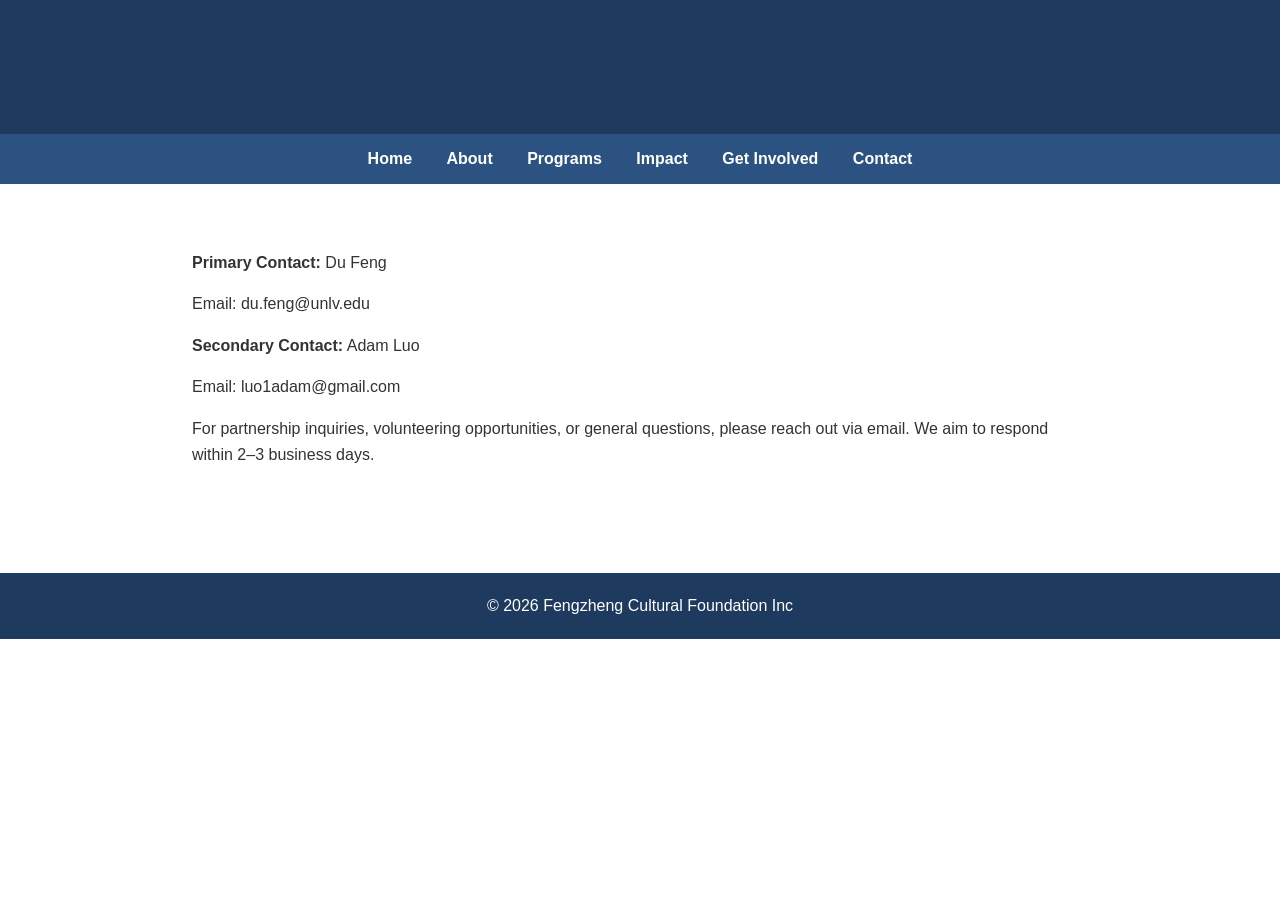
==== contact.html @ 8af9f071 "inital commit" ====
<!DOCTYPE html>
<html>
<head>
<title>Contact</title>
<link rel="stylesheet" href="styles.css">
</head>
<body>

<header><h1>Contact</h1></header>

<nav>
<a href="index.html">Home</a>
<a href="about.html">About</a>
<a href="programs.html">Programs</a>
<a href="impact.html">Impact</a>
<a href="get-involved.html">Get Involved</a>
<a href="contact.html">Contact</a>
</nav>

<div class="container">
<p><strong>Primary Contact:</strong> Du Feng</p>
<p>Email: du.feng@unlv.edu</p>

<p><strong>Secondary Contact:</strong> Adam Luo</p>
<p>Email: luo1adam@gmail.com</p>

<p>For partnership inquiries, volunteering opportunities, or general questions, please reach out via email. We aim to respond within 2–3 business days.</p>
</div>

<footer>© 2026 Fengzheng Cultural Foundation Inc</footer>

</body>
</html>
---- styles.css ----
body {
  font-family: Arial, sans-serif;
  margin: 0;
  line-height: 1.6;
  color: #333;
}

header {
  background: #1f3a5f;
  color: white;
  padding: 20px;
  text-align: center;
}

nav {
  background: #2c5282;
  padding: 12px;
  text-align: center;
}

nav a {
  color: white;
  margin: 0 15px;
  text-decoration: none;
  font-weight: bold;
}

nav a:hover {
  text-decoration: underline;
}

.hero {
  background: url('images/hero.jpg') center/cover no-repeat;
  height: 420px;
  display: flex;
  align-items: center;
  justify-content: center;
  color: white;
  font-size: 36px;
  font-weight: bold;
  text-shadow: 2px 2px 6px rgba(0,0,0,0.6);
}

.container {
  padding: 50px 15%;
}

h1, h2 {
  color: #1f3a5f;
}

img {
  width: 100%;
  border-radius: 8px;
  margin: 20px 0;
}

footer {
  background: #1f3a5f;
  color: white;
  text-align: center;
  padding: 20px;
  margin-top: 40px;
}
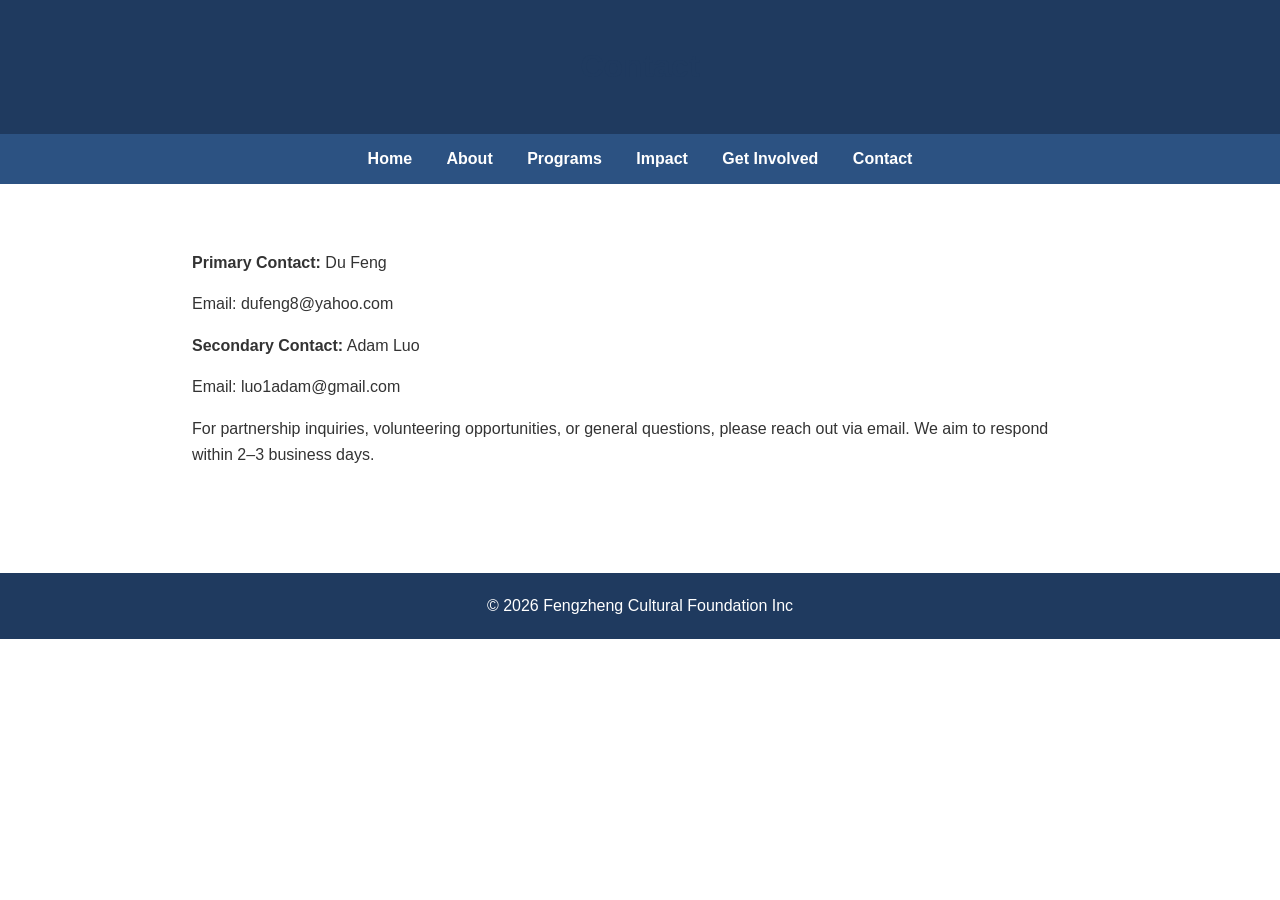
==== commit 4bf73371: "your descriptive message here" ====
--- a/contact.html
+++ b/contact.html
@@ -19,7 +19,7 @@
 
 <div class="container">
 <p><strong>Primary Contact:</strong> Du Feng</p>
-<p>Email: du.feng@unlv.edu</p>
+<p>Email: dufeng8@yahoo.com</p>
 
 <p><strong>Secondary Contact:</strong> Adam Luo</p>
 <p>Email: luo1adam@gmail.com</p>
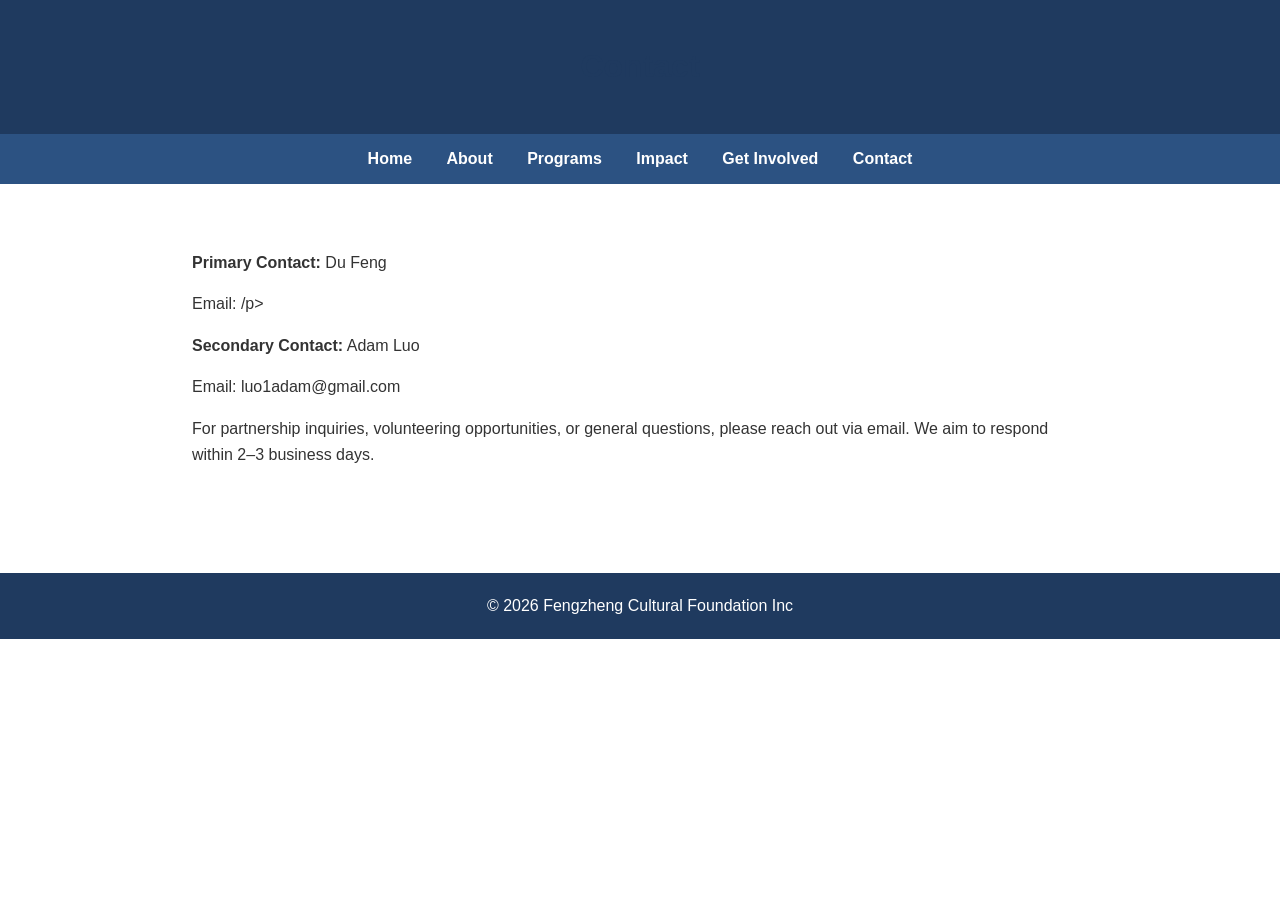
==== commit ef212db6: "asdasd" ====
--- a/contact.html
+++ b/contact.html
@@ -19,7 +19,7 @@
 
 <div class="container">
 <p><strong>Primary Contact:</strong> Du Feng</p>
-<p>Email: dufeng8@yahoo.com</p>
+<p>Email: /p>
 
 <p><strong>Secondary Contact:</strong> Adam Luo</p>
 <p>Email: luo1adam@gmail.com</p>
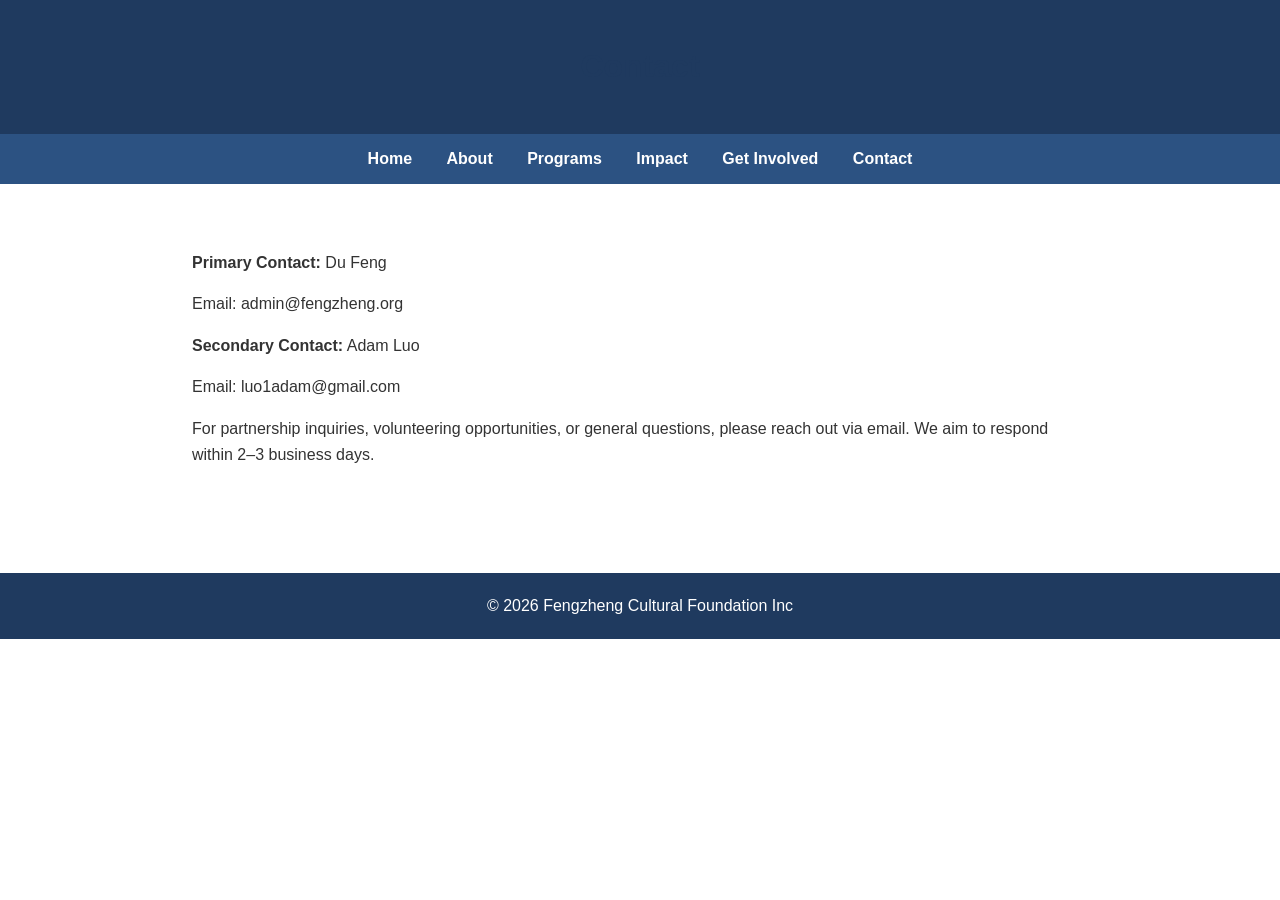
==== commit bd7bf9c9: "dadssad" ====
--- a/contact.html
+++ b/contact.html
@@ -19,7 +19,7 @@
 
 <div class="container">
 <p><strong>Primary Contact:</strong> Du Feng</p>
-<p>Email: /p>
+<p>Email: admin@fengzheng.org </p>
 
 <p><strong>Secondary Contact:</strong> Adam Luo</p>
 <p>Email: luo1adam@gmail.com</p>
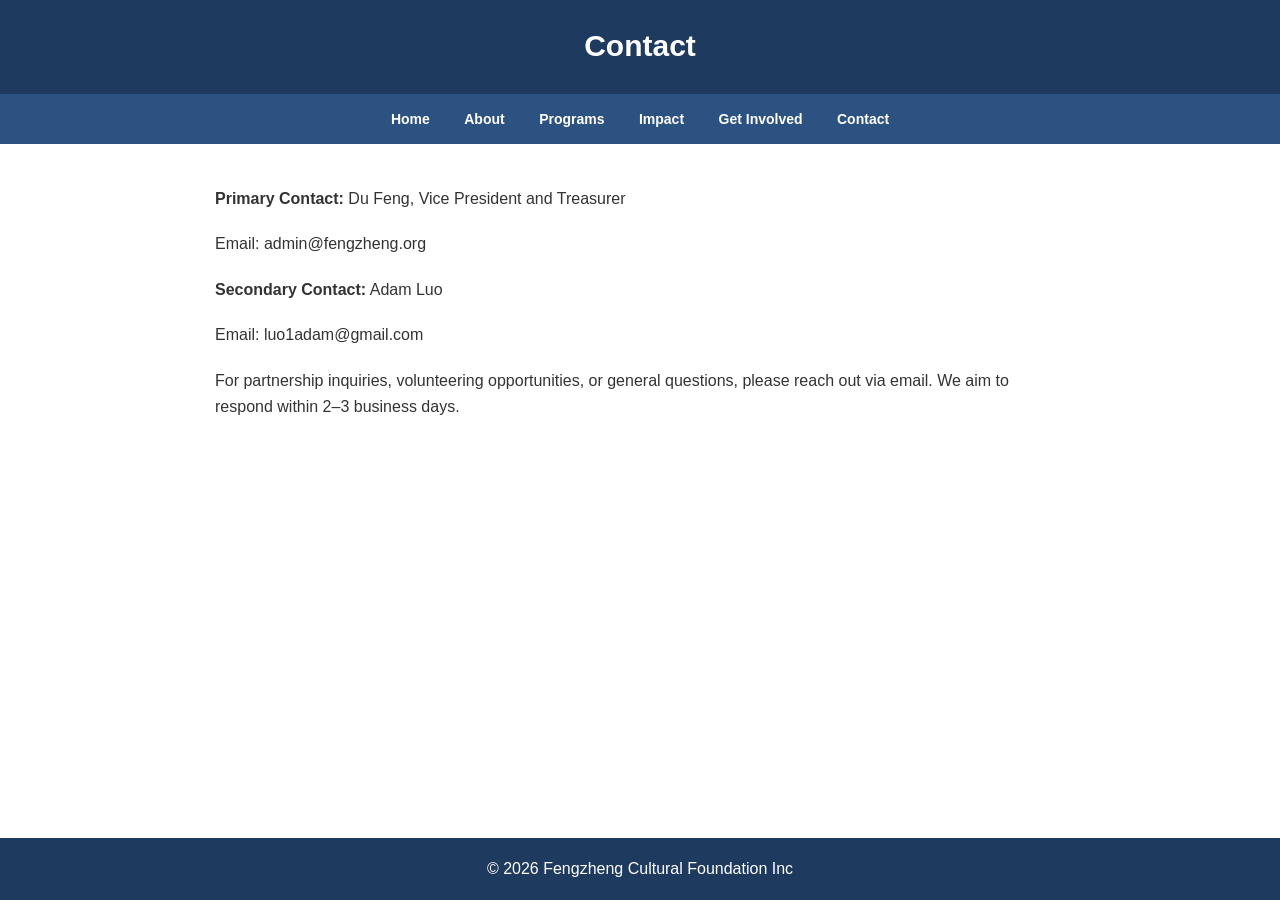
==== commit 086c6103: "dasasdsa" ====
--- a/contact.html
+++ b/contact.html
@@ -18,7 +18,7 @@
 </nav>
 
 <div class="container">
-<p><strong>Primary Contact:</strong> Du Feng</p>
+<p><strong>Primary Contact:</strong> Du Feng, Vice President and Treasurer</p>
 <p>Email: admin@fengzheng.org </p>
 
 <p><strong>Secondary Contact:</strong> Adam Luo</p>
--- a/styles.css
+++ b/styles.css
@@ -1,20 +1,45 @@
+* {
+  box-sizing: border-box;
+}
+
+html {
+  min-height: 100%;
+  overflow-y: auto;
+}
+
 body {
+  min-height: 100vh;
+  margin: 0;
+  padding: 0;
   font-family: Arial, sans-serif;
-  margin: 0;
   line-height: 1.6;
   color: #333;
+  background: #ffffff;
+  display: flex;
+  flex-direction: column;
 }
 
 header {
   background: #1f3a5f;
   color: white;
-  padding: 20px;
+  padding: 22px 20px 18px;
   text-align: center;
+}
+
+header h1 {
+  color: white;
+  margin: 0 0 6px;
+  font-size: 30px;
+}
+
+header p {
+  margin: 0;
+  font-size: 14px;
 }
 
 nav {
   background: #2c5282;
-  padding: 12px;
+  padding: 12px 20px;
   text-align: center;
 }
 
@@ -23,6 +48,7 @@
   margin: 0 15px;
   text-decoration: none;
   font-weight: bold;
+  font-size: 14px;
 }
 
 nav a:hover {
@@ -30,35 +56,74 @@
 }
 
 .hero {
-  background: url('images/hero.jpg') center/cover no-repeat;
-  height: 420px;
+  min-height: 360px;
+  background:
+    linear-gradient(rgba(0, 0, 0, 0.45), rgba(0, 0, 0, 0.45)),
+    url("images/community.jpg") center 25% / cover no-repeat;
   display: flex;
   align-items: center;
   justify-content: center;
+  padding: 45px 20px;
+  text-align: center;
   color: white;
-  font-size: 36px;
+}
+
+.hero {
+  font-size: clamp(32px, 4vw, 52px);
+  line-height: 1.15;
   font-weight: bold;
-  text-shadow: 2px 2px 6px rgba(0,0,0,0.6);
+  text-shadow: 2px 2px 8px rgba(0, 0, 0, 0.7);
+}
+
+.hero h1,
+.hero h2 {
+  color: white;
+  max-width: 1000px;
+  margin: 0;
+  font-size: clamp(32px, 4vw, 52px);
+  line-height: 1.15;
 }
 
 .container {
-  padding: 50px 15%;
+  width: min(850px, 90%);
+  margin: 0 auto;
+  padding: 42px 0 48px;
+  flex: 1;
 }
 
-h1, h2 {
+h1,
+h2 {
   color: #1f3a5f;
+}
+
+h2 {
+  margin-top: 0;
+  margin-bottom: 12px;
+  font-size: 24px;
+}
+
+p {
+  margin-top: 0;
+  margin-bottom: 20px;
+  font-size: 16px;
 }
 
 img {
   width: 100%;
   border-radius: 8px;
   margin: 20px 0;
+  display: block;
 }
 
 footer {
   background: #1f3a5f;
   color: white;
   text-align: center;
-  padding: 20px;
-  margin-top: 40px;
+  padding: 18px 20px;
+  margin-top: auto;
+}
+
+footer p {
+  margin: 0;
+  font-size: 14px;
 }
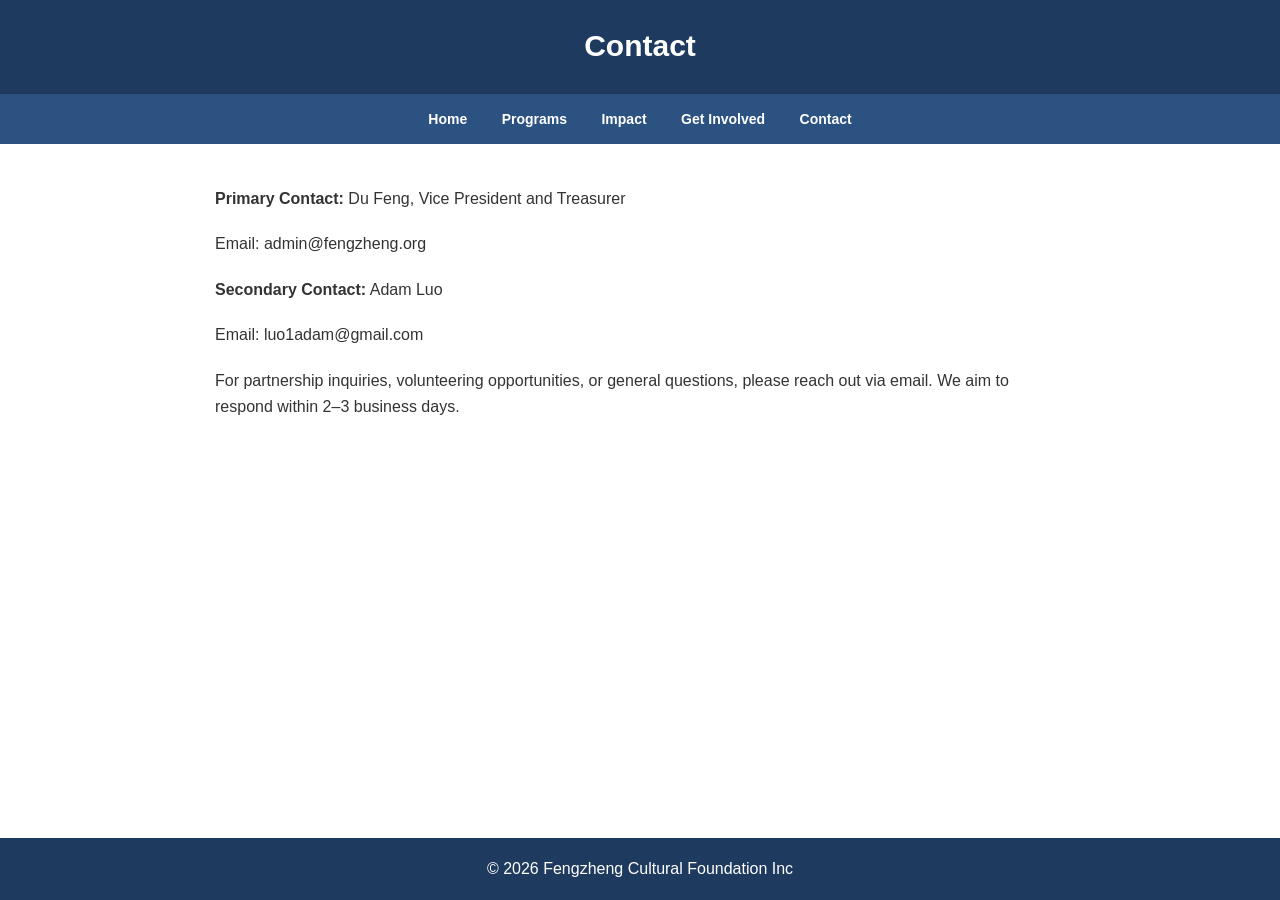
==== commit 239f361b: "dsasad" ====
--- a/contact.html
+++ b/contact.html
@@ -10,7 +10,6 @@
 
 <nav>
 <a href="index.html">Home</a>
-<a href="about.html">About</a>
 <a href="programs.html">Programs</a>
 <a href="impact.html">Impact</a>
 <a href="get-involved.html">Get Involved</a>
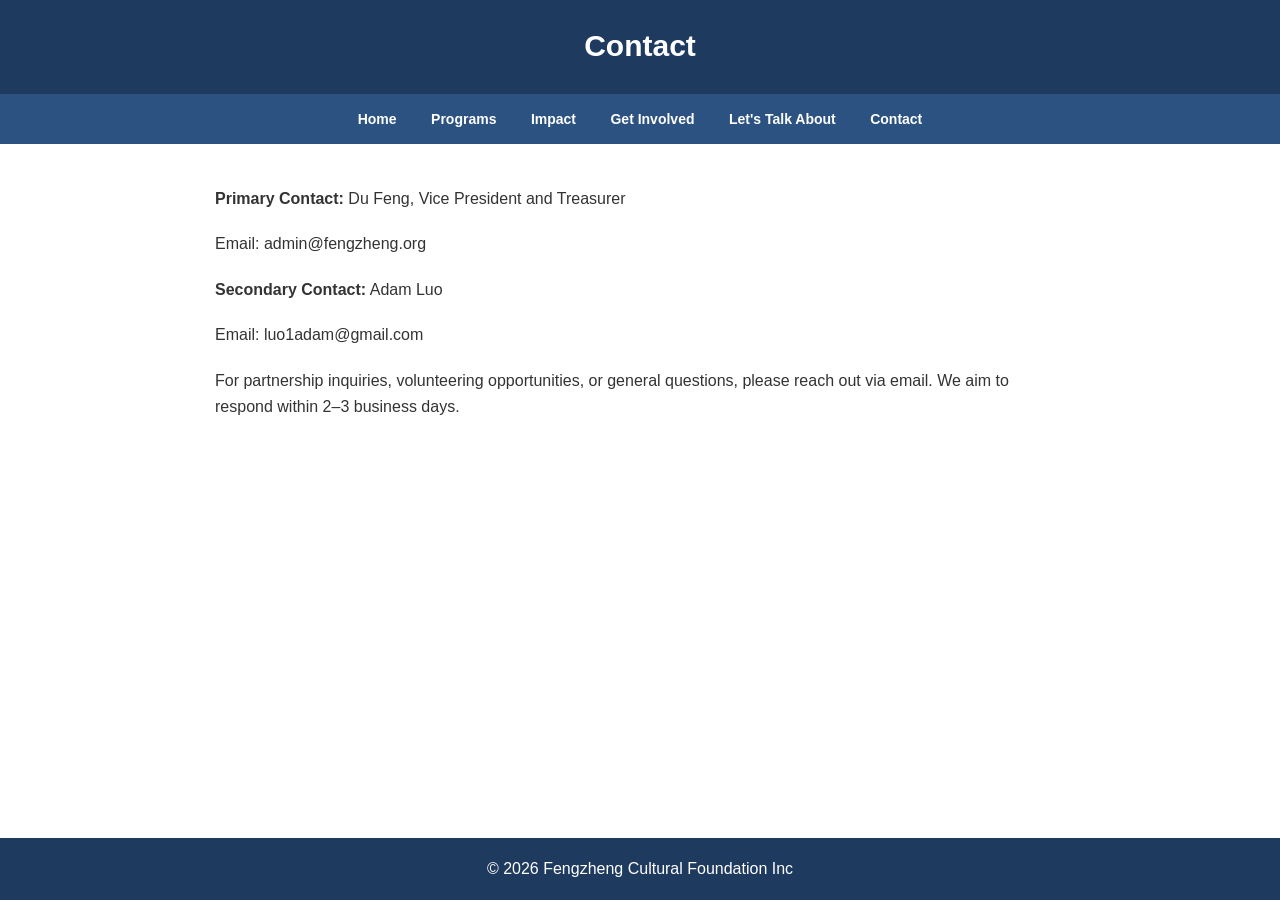
==== commit ab61b448: "dxsda" ====
--- a/contact.html
+++ b/contact.html
@@ -13,6 +13,7 @@
 <a href="programs.html">Programs</a>
 <a href="impact.html">Impact</a>
 <a href="get-involved.html">Get Involved</a>
+<a href="lets-talk-about.html">Let's Talk About</a>
 <a href="contact.html">Contact</a>
 </nav>
 
--- a/styles.css
+++ b/styles.css
@@ -126,4 +126,32 @@
 footer p {
   margin: 0;
   font-size: 14px;
-}+}
+.button-link {
+  display: inline-block;
+  background: #2c5282;
+  color: white;
+  padding: 12px 18px;
+  border-radius: 6px;
+  text-decoration: none;
+  font-weight: bold;
+}
+
+.button-link:hover {
+  background: #1f3a5f;
+  text-decoration: none;
+}
+.presentation-box {
+  width: 100%;
+  margin: 25px 0;
+  border: 1px solid #ddd;
+  border-radius: 8px;
+  overflow: hidden;
+  background: #f7f7f7;
+}
+
+.presentation-box iframe {
+  display: block;
+  width: 100%;
+  min-height: 520px;
+}
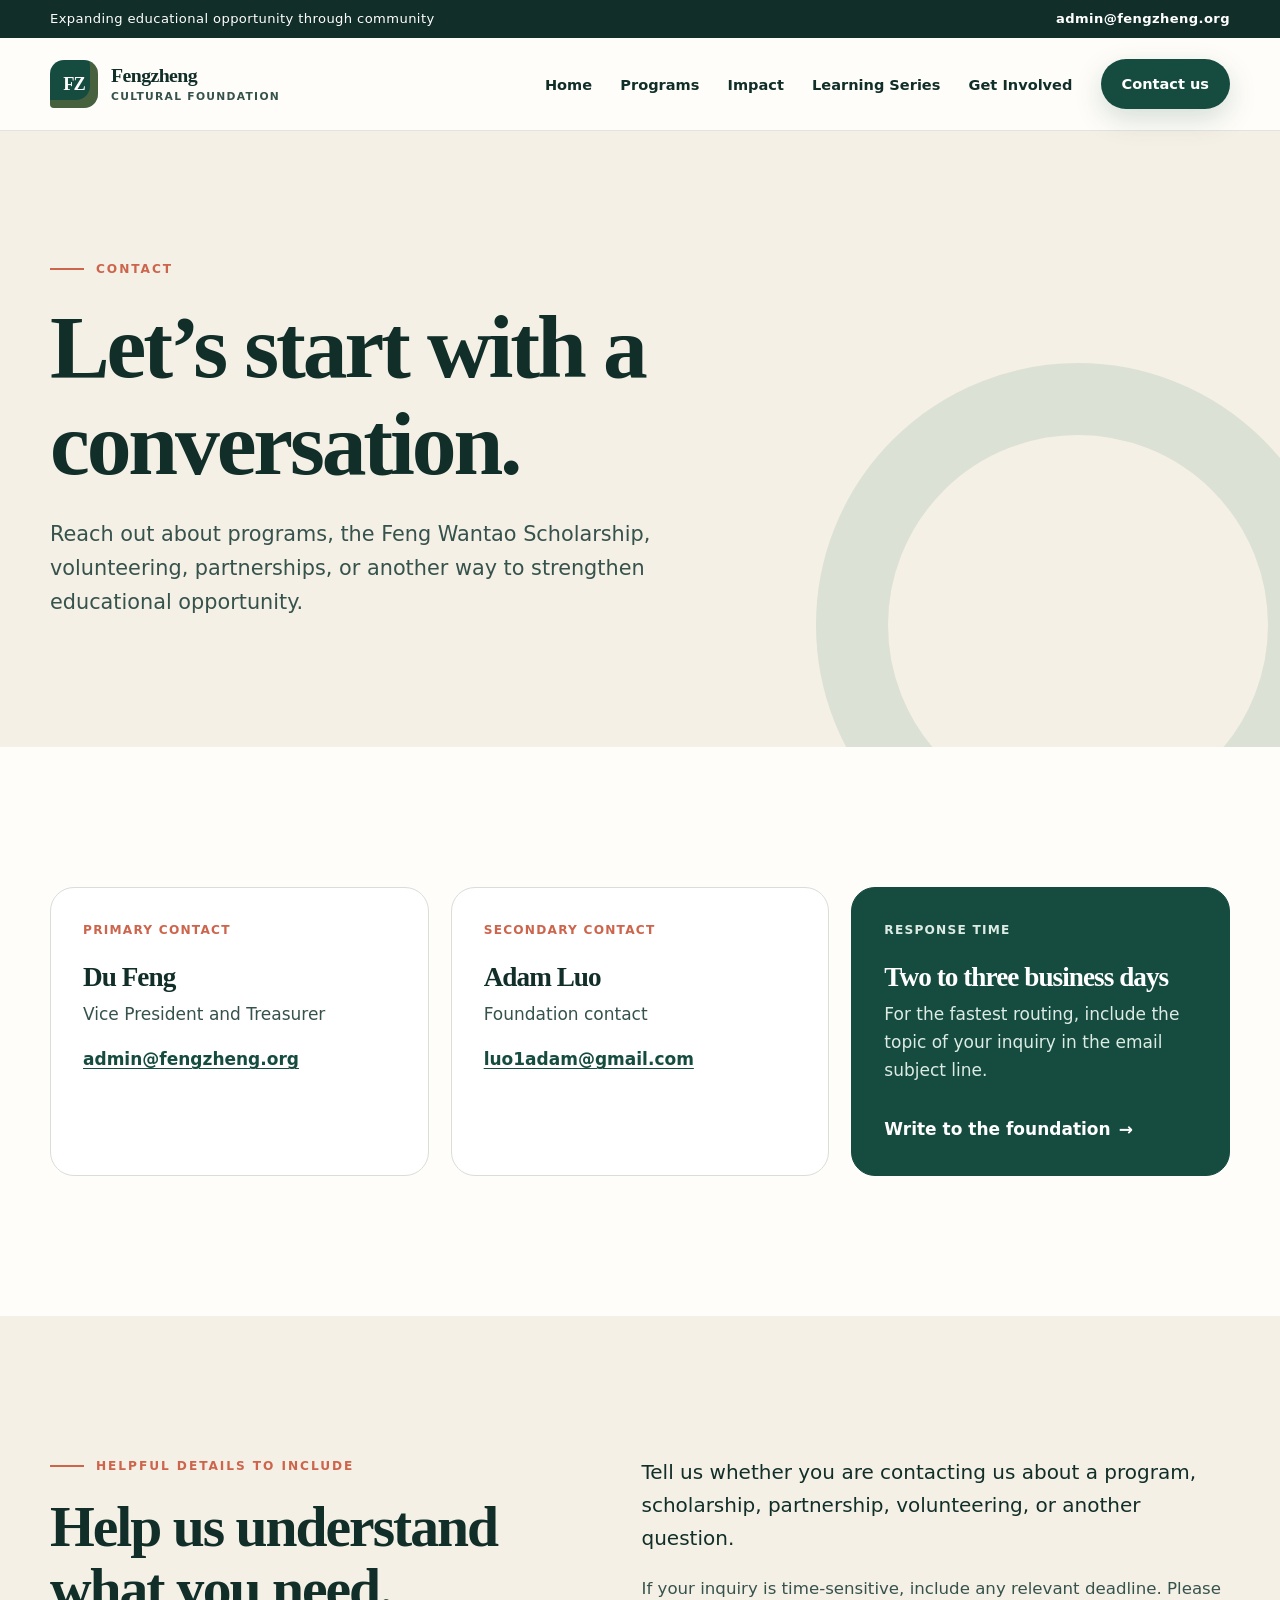
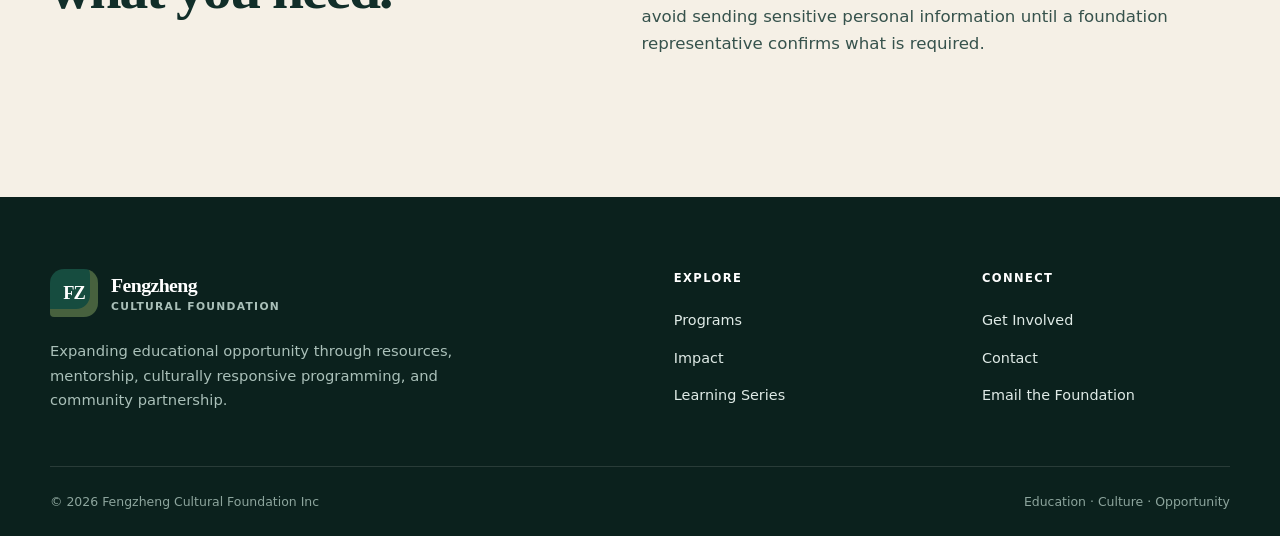
==== commit e3149bff: "Rebuild nonprofit website experience Launch the new responsive, accessible, trust-centered website a" ====
--- a/contact.html
+++ b/contact.html
@@ -1,33 +1,43 @@
-<!DOCTYPE html>
-<html>
+<!doctype html>
+<html lang="en">
 <head>
-<title>Contact</title>
-<link rel="stylesheet" href="styles.css">
+  <meta charset="utf-8">
+  <meta name="viewport" content="width=device-width, initial-scale=1">
+  <meta name="description" content="Contact Fengzheng Cultural Foundation about programs, scholarships, volunteering, and educational partnerships.">
+  <meta name="theme-color" content="#164c3f">
+  <link rel="canonical" href="https://fengzheng.org/contact.html">
+  <link rel="stylesheet" href="styles.css">
+  <title>Contact | Fengzheng Cultural Foundation</title>
+  <script src="script.js" defer></script>
 </head>
 <body>
+  <a class="skip-link" href="#main-content">Skip to main content</a>
+  <div class="announcement"><div class="wrap"><p>Expanding educational opportunity through community</p><a href="mailto:admin@fengzheng.org">admin@fengzheng.org</a></div></div>
+  <header class="site-header"><nav class="navbar wrap" aria-label="Main navigation">
+    <a class="brand" href="index.html" aria-label="Fengzheng Cultural Foundation home"><span class="brand-mark" aria-hidden="true">FZ</span><span class="brand-copy"><strong>Fengzheng</strong><span>Cultural Foundation</span></span></a>
+    <button class="menu-button" type="button" aria-expanded="false" aria-controls="site-navigation" aria-label="Open navigation" data-menu-button><span class="menu-lines" aria-hidden="true"></span></button>
+    <ul class="nav-links" id="site-navigation" data-navigation><li><a href="index.html">Home</a></li><li><a href="programs.html">Programs</a></li><li><a href="impact.html">Impact</a></li><li><a href="lets-talk-about.html">Learning Series</a></li><li><a href="get-involved.html">Get Involved</a></li><li><a class="nav-cta" href="contact.html" aria-current="page">Contact us</a></li></ul>
+  </nav></header>
 
-<header><h1>Contact</h1></header>
+  <main id="main-content">
+    <section class="page-hero"><div class="wrap"><p class="eyebrow">Contact</p><h1>Let’s start with a conversation.</h1><p>Reach out about programs, the Feng Wantao Scholarship, volunteering, partnerships, or another way to strengthen educational opportunity.</p></div></section>
+    <section class="section"><div class="wrap">
+      <div class="contact-grid">
+        <article class="contact-card reveal"><p class="role">Primary contact</p><h2>Du Feng</h2><p>Vice President and Treasurer</p><a href="mailto:admin@fengzheng.org">admin@fengzheng.org</a></article>
+        <article class="contact-card reveal"><p class="role">Secondary contact</p><h2>Adam Luo</h2><p>Foundation contact</p><a href="mailto:luo1adam@gmail.com">luo1adam@gmail.com</a></article>
+        <article class="contact-card general reveal"><p class="role">Response time</p><h2>Two to three business days</h2><p>For the fastest routing, include the topic of your inquiry in the email subject line.</p><a class="text-link" href="mailto:admin@fengzheng.org?subject=Fengzheng%20Foundation%20Inquiry">Write to the foundation</a></article>
+      </div>
+    </div></section>
+    <section class="section section-cream"><div class="legacy-grid wrap reveal">
+      <div><p class="eyebrow">Helpful details to include</p><h2>Help us understand what you need.</h2></div>
+      <div class="mission-copy"><p>Tell us whether you are contacting us about a program, scholarship, partnership, volunteering, or another question.</p><p>If your inquiry is time-sensitive, include any relevant deadline. Please avoid sending sensitive personal information until a foundation representative confirms what is required.</p></div>
+    </div></section>
+  </main>
 
-<nav>
-<a href="index.html">Home</a>
-<a href="programs.html">Programs</a>
-<a href="impact.html">Impact</a>
-<a href="get-involved.html">Get Involved</a>
-<a href="lets-talk-about.html">Let's Talk About</a>
-<a href="contact.html">Contact</a>
-</nav>
-
-<div class="container">
-<p><strong>Primary Contact:</strong> Du Feng, Vice President and Treasurer</p>
-<p>Email: admin@fengzheng.org </p>
-
-<p><strong>Secondary Contact:</strong> Adam Luo</p>
-<p>Email: luo1adam@gmail.com</p>
-
-<p>For partnership inquiries, volunteering opportunities, or general questions, please reach out via email. We aim to respond within 2–3 business days.</p>
-</div>
-
-<footer>© 2026 Fengzheng Cultural Foundation Inc</footer>
-
+  <footer class="site-footer"><div class="footer-main wrap">
+    <div><a class="brand" href="index.html"><span class="brand-mark" aria-hidden="true">FZ</span><span class="brand-copy"><strong>Fengzheng</strong><span>Cultural Foundation</span></span></a><p class="footer-blurb">Expanding educational opportunity through resources, mentorship, culturally responsive programming, and community partnership.</p></div>
+    <div><strong class="footer-title">Explore</strong><ul class="footer-links"><li><a href="programs.html">Programs</a></li><li><a href="impact.html">Impact</a></li><li><a href="lets-talk-about.html">Learning Series</a></li></ul></div>
+    <div><strong class="footer-title">Connect</strong><ul class="footer-links"><li><a href="get-involved.html">Get Involved</a></li><li><a href="contact.html">Contact</a></li><li><a href="mailto:admin@fengzheng.org">Email the Foundation</a></li></ul></div>
+  </div><div class="footer-bottom wrap"><span>© <span data-year>2026</span> Fengzheng Cultural Foundation Inc</span><span>Education · Culture · Opportunity</span></div></footer>
 </body>
-</html>+</html>
--- a/styles.css
+++ b/styles.css
@@ -1,157 +1,1414 @@
+:root {
+  --ink: #112e29;
+  --ink-soft: #36524c;
+  --forest: #164c3f;
+  --jade: #2f715f;
+  --jade-light: #dcebe4;
+  --cream: #f5f0e6;
+  --paper: #fffdf9;
+  --gold: #e0a23b;
+  --coral: #cd644c;
+  --line: #d9ded8;
+  --white: #ffffff;
+  --shadow: 0 24px 60px rgba(17, 46, 41, 0.12);
+  --radius-sm: 12px;
+  --radius-md: 24px;
+  --radius-lg: 40px;
+  --max: 1180px;
+}
+
 * {
   box-sizing: border-box;
 }
 
 html {
-  min-height: 100%;
-  overflow-y: auto;
+  scroll-behavior: smooth;
 }
 
 body {
-  min-height: 100vh;
+  margin: 0;
+  color: var(--ink);
+  background: var(--paper);
+  font-family: Inter, ui-sans-serif, system-ui, -apple-system, BlinkMacSystemFont, "Segoe UI", sans-serif;
+  font-size: 17px;
+  line-height: 1.65;
+  text-rendering: optimizeLegibility;
+}
+
+body.menu-open {
+  overflow: hidden;
+}
+
+img,
+iframe {
+  display: block;
+  max-width: 100%;
+}
+
+a {
+  color: var(--forest);
+  text-underline-offset: 0.18em;
+  text-decoration-thickness: 0.08em;
+}
+
+a:hover {
+  color: var(--coral);
+}
+
+button,
+a {
+  -webkit-tap-highlight-color: transparent;
+}
+
+:focus-visible {
+  outline: 3px solid var(--gold);
+  outline-offset: 4px;
+}
+
+h1,
+h2,
+h3,
+p,
+ul {
+  margin-top: 0;
+}
+
+h1,
+h2,
+h3 {
+  font-family: Georgia, "Times New Roman", serif;
+  font-weight: 600;
+  line-height: 1.08;
+  letter-spacing: -0.035em;
+}
+
+h1 {
+  max-width: 13ch;
+  margin-bottom: 24px;
+  font-size: clamp(3rem, 7vw, 6.25rem);
+}
+
+h2 {
+  margin-bottom: 20px;
+  font-size: clamp(2.25rem, 4.5vw, 4.25rem);
+}
+
+h3 {
+  margin-bottom: 14px;
+  font-size: clamp(1.45rem, 2.5vw, 2rem);
+}
+
+p:last-child,
+ul:last-child {
+  margin-bottom: 0;
+}
+
+.skip-link {
+  position: fixed;
+  z-index: 1000;
+  top: 12px;
+  left: 12px;
+  padding: 10px 16px;
+  color: var(--white);
+  background: var(--ink);
+  border-radius: 999px;
+  transform: translateY(-160%);
+  transition: transform 160ms ease;
+}
+
+.skip-link:focus {
+  transform: translateY(0);
+}
+
+.wrap {
+  width: min(calc(100% - 40px), var(--max));
+  margin-inline: auto;
+}
+
+.announcement {
+  color: var(--white);
+  background: var(--ink);
+  font-size: 0.82rem;
+  letter-spacing: 0.03em;
+}
+
+.announcement .wrap {
+  display: flex;
+  align-items: center;
+  justify-content: space-between;
+  gap: 24px;
+  min-height: 38px;
+}
+
+.announcement p {
+  margin: 0;
+}
+
+.announcement a {
+  color: var(--white);
+  font-weight: 700;
+  text-decoration: none;
+}
+
+.site-header {
+  position: sticky;
+  z-index: 100;
+  top: 0;
+  border-bottom: 1px solid rgba(17, 46, 41, 0.12);
+  background: rgba(255, 253, 249, 0.94);
+  backdrop-filter: blur(16px);
+}
+
+.navbar {
+  display: flex;
+  min-height: 92px;
+  align-items: center;
+  justify-content: space-between;
+  gap: 28px;
+}
+
+.brand {
+  display: inline-flex;
+  align-items: center;
+  gap: 13px;
+  color: var(--ink);
+  text-decoration: none;
+}
+
+.brand:hover {
+  color: var(--ink);
+}
+
+.brand-mark {
+  display: grid;
+  width: 48px;
+  height: 48px;
+  place-items: center;
+  color: var(--white);
+  background: var(--forest);
+  border-radius: 14px 14px 14px 4px;
+  box-shadow: inset -8px -8px 0 rgba(224, 162, 59, 0.24);
+  font-family: Georgia, "Times New Roman", serif;
+  font-size: 1.15rem;
+  font-weight: 700;
+  letter-spacing: -0.06em;
+}
+
+.brand-copy {
+  display: grid;
+  line-height: 1.05;
+}
+
+.brand-copy strong {
+  font-family: Georgia, "Times New Roman", serif;
+  font-size: 1.24rem;
+  letter-spacing: -0.03em;
+}
+
+.brand-copy span {
+  margin-top: 5px;
+  color: var(--ink-soft);
+  font-size: 0.67rem;
+  font-weight: 750;
+  letter-spacing: 0.12em;
+  text-transform: uppercase;
+}
+
+.nav-links {
+  display: flex;
+  align-items: center;
+  gap: clamp(18px, 2.2vw, 34px);
   margin: 0;
   padding: 0;
-  font-family: Arial, sans-serif;
-  line-height: 1.6;
-  color: #333;
-  background: #ffffff;
+  list-style: none;
+}
+
+.nav-links a {
+  position: relative;
+  color: var(--ink);
+  font-size: 0.91rem;
+  font-weight: 720;
+  text-decoration: none;
+}
+
+.nav-links a:not(.nav-cta)::after {
+  position: absolute;
+  right: 0;
+  bottom: -8px;
+  left: 0;
+  height: 2px;
+  background: var(--coral);
+  content: "";
+  transform: scaleX(0);
+  transition: transform 180ms ease;
+}
+
+.nav-links a:hover::after,
+.nav-links a[aria-current="page"]::after {
+  transform: scaleX(1);
+}
+
+.nav-cta,
+.button {
+  display: inline-flex;
+  min-height: 50px;
+  align-items: center;
+  justify-content: center;
+  gap: 10px;
+  padding: 12px 20px;
+  border: 1px solid transparent;
+  border-radius: 999px;
+  font-size: 0.92rem;
+  font-weight: 780;
+  line-height: 1.2;
+  text-decoration: none;
+  transition: transform 180ms ease, box-shadow 180ms ease, background-color 180ms ease;
+}
+
+.nav-cta,
+.button-primary {
+  color: var(--white) !important;
+  background: var(--forest);
+  box-shadow: 0 10px 28px rgba(22, 76, 63, 0.18);
+}
+
+.nav-cta:hover,
+.button-primary:hover {
+  color: var(--white);
+  background: var(--ink);
+  box-shadow: 0 14px 34px rgba(17, 46, 41, 0.22);
+  transform: translateY(-2px);
+}
+
+.button-secondary {
+  color: var(--ink);
+  background: transparent;
+  border-color: rgba(17, 46, 41, 0.3);
+}
+
+.button-secondary:hover {
+  color: var(--ink);
+  background: var(--cream);
+  transform: translateY(-2px);
+}
+
+.button-light {
+  color: var(--ink);
+  background: var(--white);
+}
+
+.button-light:hover {
+  color: var(--ink);
+  background: var(--cream);
+  transform: translateY(-2px);
+}
+
+.menu-button {
+  display: none;
+  width: 48px;
+  height: 48px;
+  padding: 0;
+  border: 1px solid rgba(17, 46, 41, 0.2);
+  color: var(--ink);
+  background: transparent;
+  border-radius: 50%;
+  cursor: pointer;
+}
+
+.menu-lines,
+.menu-lines::before,
+.menu-lines::after {
+  display: block;
+  width: 20px;
+  height: 2px;
+  margin: auto;
+  background: currentColor;
+  content: "";
+  transition: transform 180ms ease, opacity 180ms ease;
+}
+
+.menu-lines::before {
+  transform: translateY(-6px);
+}
+
+.menu-lines::after {
+  transform: translateY(4px);
+}
+
+.menu-button[aria-expanded="true"] .menu-lines {
+  background: transparent;
+}
+
+.menu-button[aria-expanded="true"] .menu-lines::before {
+  transform: translateY(1px) rotate(45deg);
+}
+
+.menu-button[aria-expanded="true"] .menu-lines::after {
+  transform: translateY(-1px) rotate(-45deg);
+}
+
+.eyebrow {
+  display: flex;
+  align-items: center;
+  gap: 12px;
+  margin-bottom: 20px;
+  color: var(--coral);
+  font-size: 0.76rem;
+  font-weight: 850;
+  letter-spacing: 0.16em;
+  text-transform: uppercase;
+}
+
+.eyebrow::before {
+  width: 34px;
+  height: 2px;
+  background: currentColor;
+  content: "";
+}
+
+.hero {
+  overflow: hidden;
+  padding: clamp(72px, 10vw, 132px) 0 74px;
+  background:
+    radial-gradient(circle at 8% 18%, rgba(224, 162, 59, 0.14) 0 9%, transparent 9.4%),
+    linear-gradient(120deg, var(--paper) 0 62%, var(--cream) 62% 100%);
+}
+
+.hero-grid {
+  display: grid;
+  grid-template-columns: minmax(0, 1.03fr) minmax(360px, 0.82fr);
+  align-items: center;
+  gap: clamp(54px, 8vw, 112px);
+}
+
+.hero-copy > p:not(.eyebrow) {
+  max-width: 630px;
+  margin-bottom: 34px;
+  color: var(--ink-soft);
+  font-size: clamp(1.08rem, 1.7vw, 1.28rem);
+}
+
+.hero-actions {
+  display: flex;
+  flex-wrap: wrap;
+  gap: 12px;
+}
+
+.hero-visual {
+  position: relative;
+  min-height: 540px;
+}
+
+.hero-photo {
+  position: absolute;
+  inset: 0 0 28px 30px;
+  overflow: hidden;
+  border-radius: 190px 190px 32px 32px;
+  box-shadow: var(--shadow);
+}
+
+.hero-photo::after {
+  position: absolute;
+  inset: 0;
+  background: linear-gradient(180deg, transparent 45%, rgba(17, 46, 41, 0.4));
+  content: "";
+}
+
+.hero-photo img {
+  width: 100%;
+  height: 100%;
+  object-fit: cover;
+}
+
+.hero-note {
+  position: absolute;
+  z-index: 2;
+  right: -14px;
+  bottom: 0;
+  width: min(290px, 76%);
+  padding: 22px 25px;
+  color: var(--white);
+  background: var(--forest);
+  border-radius: 22px 22px 4px 22px;
+  box-shadow: 0 18px 45px rgba(17, 46, 41, 0.24);
+  font-family: Georgia, "Times New Roman", serif;
+  font-size: 1.22rem;
+  line-height: 1.3;
+}
+
+.hero-shape {
+  position: absolute;
+  top: -28px;
+  right: -48px;
+  width: 160px;
+  height: 160px;
+  border: 30px solid var(--gold);
+  border-radius: 50%;
+  opacity: 0.32;
+}
+
+.proof-bar {
+  border-top: 1px solid var(--line);
+  border-bottom: 1px solid var(--line);
+  background: var(--white);
+}
+
+.proof-grid {
+  display: grid;
+  grid-template-columns: repeat(3, 1fr);
+}
+
+.proof-item {
+  display: flex;
+  min-height: 96px;
+  align-items: center;
+  gap: 16px;
+  padding: 18px 32px;
+  color: var(--ink-soft);
+  font-size: 0.9rem;
+  font-weight: 700;
+  line-height: 1.35;
+}
+
+.proof-item + .proof-item {
+  border-left: 1px solid var(--line);
+}
+
+.proof-number {
+  font-family: Georgia, "Times New Roman", serif;
+  color: var(--forest);
+  font-size: 1.55rem;
+}
+
+.section {
+  padding: clamp(82px, 11vw, 140px) 0;
+}
+
+.section-cream {
+  background: var(--cream);
+}
+
+.section-dark {
+  color: var(--white);
+  background: var(--ink);
+}
+
+.section-dark h2,
+.section-dark h3,
+.section-dark a {
+  color: var(--white);
+}
+
+.section-dark .eyebrow {
+  color: #f4bf65;
+}
+
+.section-heading {
+  display: grid;
+  grid-template-columns: minmax(0, 1.2fr) minmax(280px, 0.72fr);
+  align-items: end;
+  gap: 48px;
+  margin-bottom: clamp(48px, 7vw, 78px);
+}
+
+.section-heading h2 {
+  max-width: 13ch;
+  margin-bottom: 0;
+}
+
+.section-heading > p {
+  margin: 0 0 5px;
+  color: var(--ink-soft);
+}
+
+.section-dark .section-heading > p {
+  color: #c7d6d1;
+}
+
+.mission-grid {
+  display: grid;
+  grid-template-columns: minmax(0, 0.88fr) minmax(0, 1.12fr);
+  gap: clamp(54px, 9vw, 120px);
+}
+
+.mission-statement {
+  max-width: 16ch;
+  margin: 0;
+  font-family: Georgia, "Times New Roman", serif;
+  font-size: clamp(2.1rem, 4vw, 4rem);
+  line-height: 1.12;
+  letter-spacing: -0.035em;
+}
+
+.mission-copy {
+  max-width: 660px;
+  color: var(--ink-soft);
+  font-size: 1.04rem;
+}
+
+.mission-copy p:first-child {
+  color: var(--ink);
+  font-size: 1.25rem;
+}
+
+.text-link {
+  display: inline-flex;
+  align-items: center;
+  gap: 8px;
+  margin-top: 14px;
+  font-weight: 800;
+  text-decoration: none;
+}
+
+.text-link::after {
+  content: "→";
+  transition: transform 160ms ease;
+}
+
+.text-link:hover::after {
+  transform: translateX(5px);
+}
+
+.cards {
+  display: grid;
+  grid-template-columns: repeat(3, 1fr);
+  gap: 22px;
+}
+
+.card {
+  position: relative;
+  min-height: 350px;
+  padding: 32px;
+  overflow: hidden;
+  border: 1px solid var(--line);
+  background: var(--white);
+  border-radius: var(--radius-md);
+  transition: transform 180ms ease, box-shadow 180ms ease;
+}
+
+.card:hover {
+  box-shadow: var(--shadow);
+  transform: translateY(-6px);
+}
+
+.card-number {
+  display: grid;
+  width: 52px;
+  height: 52px;
+  margin-bottom: 48px;
+  place-items: center;
+  color: var(--forest);
+  background: var(--jade-light);
+  border-radius: 16px;
+  font-family: Georgia, "Times New Roman", serif;
+  font-size: 1.2rem;
+  font-weight: 700;
+}
+
+.card p {
+  color: var(--ink-soft);
+}
+
+.card .text-link {
+  position: absolute;
+  bottom: 30px;
+  left: 32px;
+}
+
+.impact-grid {
+  display: grid;
+  grid-template-columns: minmax(0, 0.9fr) minmax(0, 1.1fr);
+  align-items: center;
+  gap: clamp(52px, 9vw, 110px);
+}
+
+.impact-number {
+  margin-bottom: 10px;
+  color: #f4bf65;
+  font-family: Georgia, "Times New Roman", serif;
+  font-size: clamp(6rem, 14vw, 12rem);
+  font-weight: 600;
+  line-height: 0.8;
+  letter-spacing: -0.08em;
+}
+
+.impact-label {
+  max-width: 14ch;
+  font-size: 1.2rem;
+  font-weight: 800;
+  line-height: 1.35;
+}
+
+.impact-copy h2 {
+  max-width: 12ch;
+}
+
+.impact-copy > p {
+  max-width: 600px;
+  color: #c7d6d1;
+}
+
+.impact-points {
+  display: grid;
+  grid-template-columns: repeat(2, 1fr);
+  gap: 12px;
+  margin: 30px 0 0;
+  padding: 0;
+  list-style: none;
+}
+
+.impact-points li {
+  padding: 16px 18px;
+  border: 1px solid rgba(255, 255, 255, 0.15);
+  border-radius: var(--radius-sm);
+  color: #e7efec;
+  font-size: 0.9rem;
+  font-weight: 700;
+}
+
+.feature {
+  display: grid;
+  grid-template-columns: minmax(0, 1fr) minmax(0, 0.95fr);
+  align-items: stretch;
+  overflow: hidden;
+  background: var(--white);
+  border-radius: var(--radius-lg);
+  box-shadow: var(--shadow);
+}
+
+.feature-image {
+  min-height: 560px;
+}
+
+.feature-image img {
+  width: 100%;
+  height: 100%;
+  object-fit: cover;
+}
+
+.feature-copy {
   display: flex;
   flex-direction: column;
-}
-
-header {
-  background: #1f3a5f;
-  color: white;
-  padding: 22px 20px 18px;
-  text-align: center;
-}
-
-header h1 {
-  color: white;
-  margin: 0 0 6px;
-  font-size: 30px;
-}
-
-header p {
+  align-items: flex-start;
+  justify-content: center;
+  padding: clamp(44px, 7vw, 82px);
+}
+
+.feature-copy h2 {
+  max-width: 9ch;
+}
+
+.feature-copy p {
+  color: var(--ink-soft);
+}
+
+.feature-meta {
+  display: grid;
+  width: 100%;
+  grid-template-columns: repeat(2, 1fr);
+  gap: 20px;
+  margin: 28px 0 34px;
+  padding-top: 26px;
+  border-top: 1px solid var(--line);
+}
+
+.feature-meta strong,
+.feature-meta span {
+  display: block;
+}
+
+.feature-meta strong {
+  color: var(--ink-soft);
+  font-size: 0.72rem;
+  letter-spacing: 0.1em;
+  text-transform: uppercase;
+}
+
+.feature-meta span {
+  margin-top: 5px;
+  font-family: Georgia, "Times New Roman", serif;
+  font-size: 1.2rem;
+  font-weight: 600;
+}
+
+.talk-banner {
+  display: grid;
+  grid-template-columns: minmax(0, 1fr) auto;
+  align-items: center;
+  gap: 50px;
+  padding: clamp(42px, 6vw, 70px);
+  color: var(--white);
+  background:
+    radial-gradient(circle at 92% 18%, rgba(224, 162, 59, 0.5) 0 5%, transparent 5.4%),
+    linear-gradient(135deg, var(--jade), var(--forest));
+  border-radius: var(--radius-lg);
+}
+
+.talk-banner h2 {
+  max-width: 12ch;
+  margin-bottom: 12px;
+  color: var(--white);
+}
+
+.talk-banner p {
+  max-width: 660px;
+  margin-bottom: 0;
+  color: #e2efea;
+}
+
+.cta {
+  position: relative;
+  overflow: hidden;
+  padding: clamp(78px, 10vw, 120px) 0;
+  color: var(--white);
+  background: var(--coral);
+}
+
+.cta::after {
+  position: absolute;
+  top: -130px;
+  right: -70px;
+  width: 360px;
+  height: 360px;
+  border: 70px solid rgba(255, 255, 255, 0.14);
+  border-radius: 50%;
+  content: "";
+}
+
+.cta-inner {
+  position: relative;
+  z-index: 1;
+  display: grid;
+  grid-template-columns: minmax(0, 1fr) auto;
+  align-items: end;
+  gap: 40px;
+}
+
+.cta h2 {
+  max-width: 13ch;
+  margin-bottom: 14px;
+  color: var(--white);
+}
+
+.cta p {
+  max-width: 660px;
   margin: 0;
-  font-size: 14px;
-}
-
-nav {
-  background: #2c5282;
-  padding: 12px 20px;
-  text-align: center;
-}
-
-nav a {
-  color: white;
-  margin: 0 15px;
-  text-decoration: none;
-  font-weight: bold;
-  font-size: 14px;
-}
-
-nav a:hover {
-  text-decoration: underline;
-}
-
-.hero {
-  min-height: 360px;
-  background:
-    linear-gradient(rgba(0, 0, 0, 0.45), rgba(0, 0, 0, 0.45)),
-    url("images/community.jpg") center 25% / cover no-repeat;
+  color: #fff1ed;
+}
+
+.page-hero {
+  position: relative;
+  overflow: hidden;
+  padding: clamp(74px, 10vw, 128px) 0;
+  background: var(--cream);
+}
+
+.page-hero::after {
+  position: absolute;
+  right: -60px;
+  bottom: -140px;
+  width: 380px;
+  height: 380px;
+  border: 72px solid rgba(47, 113, 95, 0.12);
+  border-radius: 50%;
+  content: "";
+}
+
+.page-hero h1 {
+  max-width: 15ch;
+}
+
+.page-hero p:not(.eyebrow) {
+  max-width: 720px;
+  margin-bottom: 0;
+  color: var(--ink-soft);
+  font-size: clamp(1.08rem, 1.8vw, 1.3rem);
+}
+
+.program-list {
+  display: grid;
+  gap: 26px;
+}
+
+.program-row {
+  display: grid;
+  grid-template-columns: 0.48fr 1.3fr 0.8fr;
+  gap: 42px;
+  padding: 42px;
+  border: 1px solid var(--line);
+  background: var(--white);
+  border-radius: var(--radius-md);
+}
+
+.program-row .card-number {
+  margin: 0;
+}
+
+.program-row h2 {
+  margin-bottom: 15px;
+  font-size: clamp(1.8rem, 3vw, 2.7rem);
+}
+
+.program-row p,
+.program-row li {
+  color: var(--ink-soft);
+}
+
+.program-row ul {
+  margin-bottom: 0;
+  padding-left: 20px;
+}
+
+.program-aside {
+  padding-left: 30px;
+  border-left: 1px solid var(--line);
+}
+
+.program-aside strong {
+  display: block;
+  margin-bottom: 8px;
+  color: var(--coral);
+  font-size: 0.72rem;
+  letter-spacing: 0.12em;
+  text-transform: uppercase;
+}
+
+.legacy-grid {
+  display: grid;
+  grid-template-columns: minmax(0, 0.9fr) minmax(0, 1.1fr);
+  gap: clamp(50px, 9vw, 110px);
+}
+
+.legacy-quote {
+  padding: 38px;
+  color: var(--white);
+  background: var(--forest);
+  border-radius: var(--radius-md) var(--radius-md) 4px var(--radius-md);
+}
+
+.legacy-quote p {
+  margin: 0;
+  font-family: Georgia, "Times New Roman", serif;
+  font-size: clamp(1.6rem, 3vw, 2.5rem);
+  line-height: 1.25;
+}
+
+.details-grid {
+  display: grid;
+  grid-template-columns: repeat(2, 1fr);
+  gap: 18px;
+  margin: 30px 0;
+}
+
+.detail {
+  padding: 22px;
+  background: var(--cream);
+  border-radius: var(--radius-sm);
+}
+
+.detail strong,
+.detail span {
+  display: block;
+}
+
+.detail strong {
+  color: var(--ink-soft);
+  font-size: 0.7rem;
+  letter-spacing: 0.1em;
+  text-transform: uppercase;
+}
+
+.detail span {
+  margin-top: 5px;
+  font-family: Georgia, "Times New Roman", serif;
+  font-size: 1.25rem;
+  font-weight: 600;
+}
+
+.measure-grid,
+.involve-grid,
+.contact-grid {
+  display: grid;
+  grid-template-columns: repeat(3, 1fr);
+  gap: 22px;
+}
+
+.measure,
+.involve-card,
+.contact-card {
+  padding: 32px;
+  border: 1px solid var(--line);
+  background: var(--white);
+  border-radius: var(--radius-md);
+}
+
+.measure strong,
+.involve-card .card-number {
+  display: block;
+  margin-bottom: 28px;
+}
+
+.measure strong {
+  color: var(--coral);
+  font-size: 0.73rem;
+  letter-spacing: 0.12em;
+  text-transform: uppercase;
+}
+
+.measure p,
+.involve-card p,
+.contact-card p {
+  color: var(--ink-soft);
+}
+
+.involve-card {
+  min-height: 330px;
+}
+
+.involve-card .card-number {
+  display: grid;
+}
+
+.callout {
+  padding: clamp(38px, 6vw, 64px);
+  color: var(--white);
+  background: var(--forest);
+  border-radius: var(--radius-lg);
+}
+
+.callout h2 {
+  max-width: 13ch;
+  color: var(--white);
+}
+
+.callout p {
+  max-width: 700px;
+  color: #dcebe4;
+}
+
+.resource-card {
+  display: grid;
+  grid-template-columns: minmax(0, 1fr) auto;
+  align-items: center;
+  gap: 40px;
+  padding: clamp(36px, 6vw, 64px);
+  border: 1px solid var(--line);
+  background: var(--white);
+  border-radius: var(--radius-md);
+  box-shadow: 0 16px 45px rgba(17, 46, 41, 0.08);
+}
+
+.resource-card h2 {
+  margin-bottom: 12px;
+  font-size: clamp(2rem, 4vw, 3.4rem);
+}
+
+.resource-card p {
+  max-width: 660px;
+  margin-bottom: 0;
+  color: var(--ink-soft);
+}
+
+.breadcrumb {
+  margin-bottom: 26px;
+  font-size: 0.9rem;
+  font-weight: 780;
+}
+
+.presentation-shell {
+  overflow: hidden;
+  border: 1px solid var(--line);
+  background: #eef2ef;
+  border-radius: var(--radius-md);
+  box-shadow: var(--shadow);
+}
+
+.presentation-shell iframe {
+  width: 100%;
+  min-height: min(70vh, 720px);
+  border: 0;
+}
+
+.presentation-note {
   display: flex;
   align-items: center;
-  justify-content: center;
-  padding: 45px 20px;
-  text-align: center;
-  color: white;
-}
-
-.hero {
-  font-size: clamp(32px, 4vw, 52px);
-  line-height: 1.15;
-  font-weight: bold;
-  text-shadow: 2px 2px 8px rgba(0, 0, 0, 0.7);
-}
-
-.hero h1,
-.hero h2 {
-  color: white;
-  max-width: 1000px;
+  justify-content: space-between;
+  gap: 24px;
+  padding: 18px 22px;
+  background: var(--white);
+  font-size: 0.88rem;
+}
+
+.contact-card h2 {
+  margin-bottom: 8px;
+  font-size: 1.7rem;
+}
+
+.contact-card .role {
+  margin-bottom: 22px;
+  color: var(--coral);
+  font-size: 0.76rem;
+  font-weight: 820;
+  letter-spacing: 0.1em;
+  text-transform: uppercase;
+}
+
+.contact-card a {
+  overflow-wrap: anywhere;
+  font-weight: 780;
+}
+
+.contact-card.general {
+  color: var(--white);
+  background: var(--forest);
+  border-color: var(--forest);
+}
+
+.contact-card.general h2,
+.contact-card.general a {
+  color: var(--white);
+}
+
+.contact-card.general p {
+  color: #dcebe4;
+}
+
+.site-footer {
+  color: #dfeae6;
+  background: #0b211d;
+}
+
+.footer-main {
+  display: grid;
+  grid-template-columns: minmax(250px, 1.25fr) repeat(2, minmax(150px, 0.55fr));
+  gap: 60px;
+  padding: 72px 0 54px;
+}
+
+.site-footer .brand {
+  color: var(--white);
+}
+
+.site-footer .brand-copy span {
+  color: #aac0b9;
+}
+
+.footer-blurb {
+  max-width: 450px;
+  margin-top: 22px;
+  color: #aac0b9;
+  font-size: 0.92rem;
+}
+
+.footer-title {
+  display: block;
+  margin-bottom: 17px;
+  color: var(--white);
+  font-size: 0.72rem;
+  letter-spacing: 0.12em;
+  text-transform: uppercase;
+}
+
+.footer-links {
   margin: 0;
-  font-size: clamp(32px, 4vw, 52px);
-  line-height: 1.15;
-}
-
-.container {
-  width: min(850px, 90%);
-  margin: 0 auto;
-  padding: 42px 0 48px;
-  flex: 1;
-}
-
-h1,
-h2 {
-  color: #1f3a5f;
-}
-
-h2 {
-  margin-top: 0;
-  margin-bottom: 12px;
-  font-size: 24px;
-}
-
-p {
-  margin-top: 0;
-  margin-bottom: 20px;
-  font-size: 16px;
-}
-
-img {
-  width: 100%;
-  border-radius: 8px;
-  margin: 20px 0;
-  display: block;
-}
-
-footer {
-  background: #1f3a5f;
-  color: white;
-  text-align: center;
-  padding: 18px 20px;
-  margin-top: auto;
-}
-
-footer p {
-  margin: 0;
-  font-size: 14px;
-}
-.button-link {
-  display: inline-block;
-  background: #2c5282;
-  color: white;
-  padding: 12px 18px;
-  border-radius: 6px;
+  padding: 0;
+  list-style: none;
+}
+
+.footer-links li + li {
+  margin-top: 9px;
+}
+
+.footer-links a {
+  color: #dfeae6;
+  font-size: 0.9rem;
   text-decoration: none;
-  font-weight: bold;
-}
-
-.button-link:hover {
-  background: #1f3a5f;
-  text-decoration: none;
-}
-.presentation-box {
-  width: 100%;
-  margin: 25px 0;
-  border: 1px solid #ddd;
-  border-radius: 8px;
-  overflow: hidden;
-  background: #f7f7f7;
-}
-
-.presentation-box iframe {
-  display: block;
-  width: 100%;
-  min-height: 520px;
-}
+}
+
+.footer-links a:hover {
+  color: #f4bf65;
+}
+
+.footer-bottom {
+  display: flex;
+  min-height: 70px;
+  align-items: center;
+  justify-content: space-between;
+  gap: 20px;
+  border-top: 1px solid rgba(255, 255, 255, 0.12);
+  color: #8da59d;
+  font-size: 0.78rem;
+}
+
+.reveal {
+  opacity: 0;
+  transform: translateY(18px);
+  transition: opacity 600ms ease, transform 600ms ease;
+}
+
+.reveal.is-visible {
+  opacity: 1;
+  transform: none;
+}
+
+@media (max-width: 980px) {
+  .menu-button {
+    display: grid;
+    place-items: center;
+  }
+
+  .nav-links {
+    position: fixed;
+    z-index: 95;
+    top: 130px;
+    right: 0;
+    bottom: 0;
+    left: 0;
+    display: flex;
+    visibility: hidden;
+    flex-direction: column;
+    align-items: stretch;
+    gap: 0;
+    padding: 36px 24px;
+    opacity: 0;
+    background: var(--paper);
+    transform: translateY(-12px);
+    transition: opacity 180ms ease, transform 180ms ease, visibility 180ms ease;
+  }
+
+  .nav-links.is-open {
+    visibility: visible;
+    opacity: 1;
+    transform: none;
+  }
+
+  .nav-links li {
+    border-bottom: 1px solid var(--line);
+  }
+
+  .nav-links a {
+    display: block;
+    padding: 17px 6px;
+    font-family: Georgia, "Times New Roman", serif;
+    font-size: 1.5rem;
+  }
+
+  .nav-links .nav-cta {
+    display: inline-flex;
+    margin-top: 26px;
+    padding: 14px 24px;
+    font-family: Inter, ui-sans-serif, system-ui, sans-serif;
+    font-size: 0.95rem;
+  }
+
+  .hero-grid,
+  .mission-grid,
+  .impact-grid,
+  .legacy-grid {
+    grid-template-columns: 1fr;
+  }
+
+  .hero-grid {
+    gap: 70px;
+  }
+
+  .hero-visual {
+    width: min(100%, 620px);
+    min-height: 520px;
+    margin-inline: auto;
+  }
+
+  .cards,
+  .measure-grid,
+  .involve-grid,
+  .contact-grid {
+    grid-template-columns: repeat(2, 1fr);
+  }
+
+  .cards .card:last-child,
+  .contact-grid .contact-card:last-child {
+    grid-column: 1 / -1;
+  }
+
+  .feature {
+    grid-template-columns: 1fr;
+  }
+
+  .feature-image {
+    min-height: 440px;
+  }
+
+  .program-row {
+    grid-template-columns: 70px 1fr;
+  }
+
+  .program-aside {
+    grid-column: 2;
+    padding: 22px 0 0;
+    border-top: 1px solid var(--line);
+    border-left: 0;
+  }
+}
+
+@media (max-width: 720px) {
+  body {
+    font-size: 16px;
+  }
+
+  .wrap {
+    width: min(calc(100% - 28px), var(--max));
+  }
+
+  .announcement .wrap {
+    min-height: 36px;
+    justify-content: center;
+  }
+
+  .announcement p:first-child {
+    display: none;
+  }
+
+  .navbar {
+    min-height: 78px;
+  }
+
+  .brand-mark {
+    width: 42px;
+    height: 42px;
+  }
+
+  .brand-copy strong {
+    font-size: 1.04rem;
+  }
+
+  .brand-copy span {
+    font-size: 0.58rem;
+  }
+
+  .nav-links {
+    top: 114px;
+  }
+
+  .hero {
+    padding-top: 70px;
+    background: var(--paper);
+  }
+
+  .hero-grid {
+    grid-template-columns: 1fr;
+  }
+
+  .hero-visual {
+    min-height: 430px;
+  }
+
+  .hero-photo {
+    right: 12px;
+    left: 12px;
+    border-radius: 140px 140px 24px 24px;
+  }
+
+  .hero-note {
+    right: 0;
+    font-size: 1.05rem;
+  }
+
+  .proof-grid,
+  .section-heading,
+  .cards,
+  .impact-points,
+  .details-grid,
+  .measure-grid,
+  .involve-grid,
+  .contact-grid,
+  .talk-banner,
+  .cta-inner,
+  .resource-card,
+  .footer-main {
+    grid-template-columns: 1fr;
+  }
+
+  .proof-item {
+    min-height: 76px;
+    padding: 15px 4px;
+  }
+
+  .proof-item + .proof-item {
+    border-top: 1px solid var(--line);
+    border-left: 0;
+  }
+
+  .section-heading {
+    gap: 20px;
+  }
+
+  .cards .card:last-child,
+  .contact-grid .contact-card:last-child {
+    grid-column: auto;
+  }
+
+  .card {
+    min-height: 320px;
+  }
+
+  .feature {
+    border-radius: var(--radius-md);
+  }
+
+  .feature-image {
+    min-height: 340px;
+  }
+
+  .talk-banner,
+  .resource-card {
+    gap: 26px;
+  }
+
+  .program-row {
+    grid-template-columns: 1fr;
+    gap: 24px;
+    padding: 30px;
+  }
+
+  .program-aside {
+    grid-column: auto;
+  }
+
+  .presentation-note {
+    align-items: flex-start;
+    flex-direction: column;
+  }
+
+  .presentation-shell iframe {
+    min-height: 420px;
+  }
+
+  .footer-main {
+    gap: 38px;
+  }
+
+  .footer-bottom {
+    align-items: flex-start;
+    flex-direction: column;
+    justify-content: center;
+    padding: 20px 0;
+  }
+}
+
+@media (prefers-reduced-motion: reduce) {
+  html {
+    scroll-behavior: auto;
+  }
+
+  *,
+  *::before,
+  *::after {
+    scroll-behavior: auto !important;
+    transition-duration: 0.01ms !important;
+  }
+
+  .reveal {
+    opacity: 1;
+    transform: none;
+  }
+}
